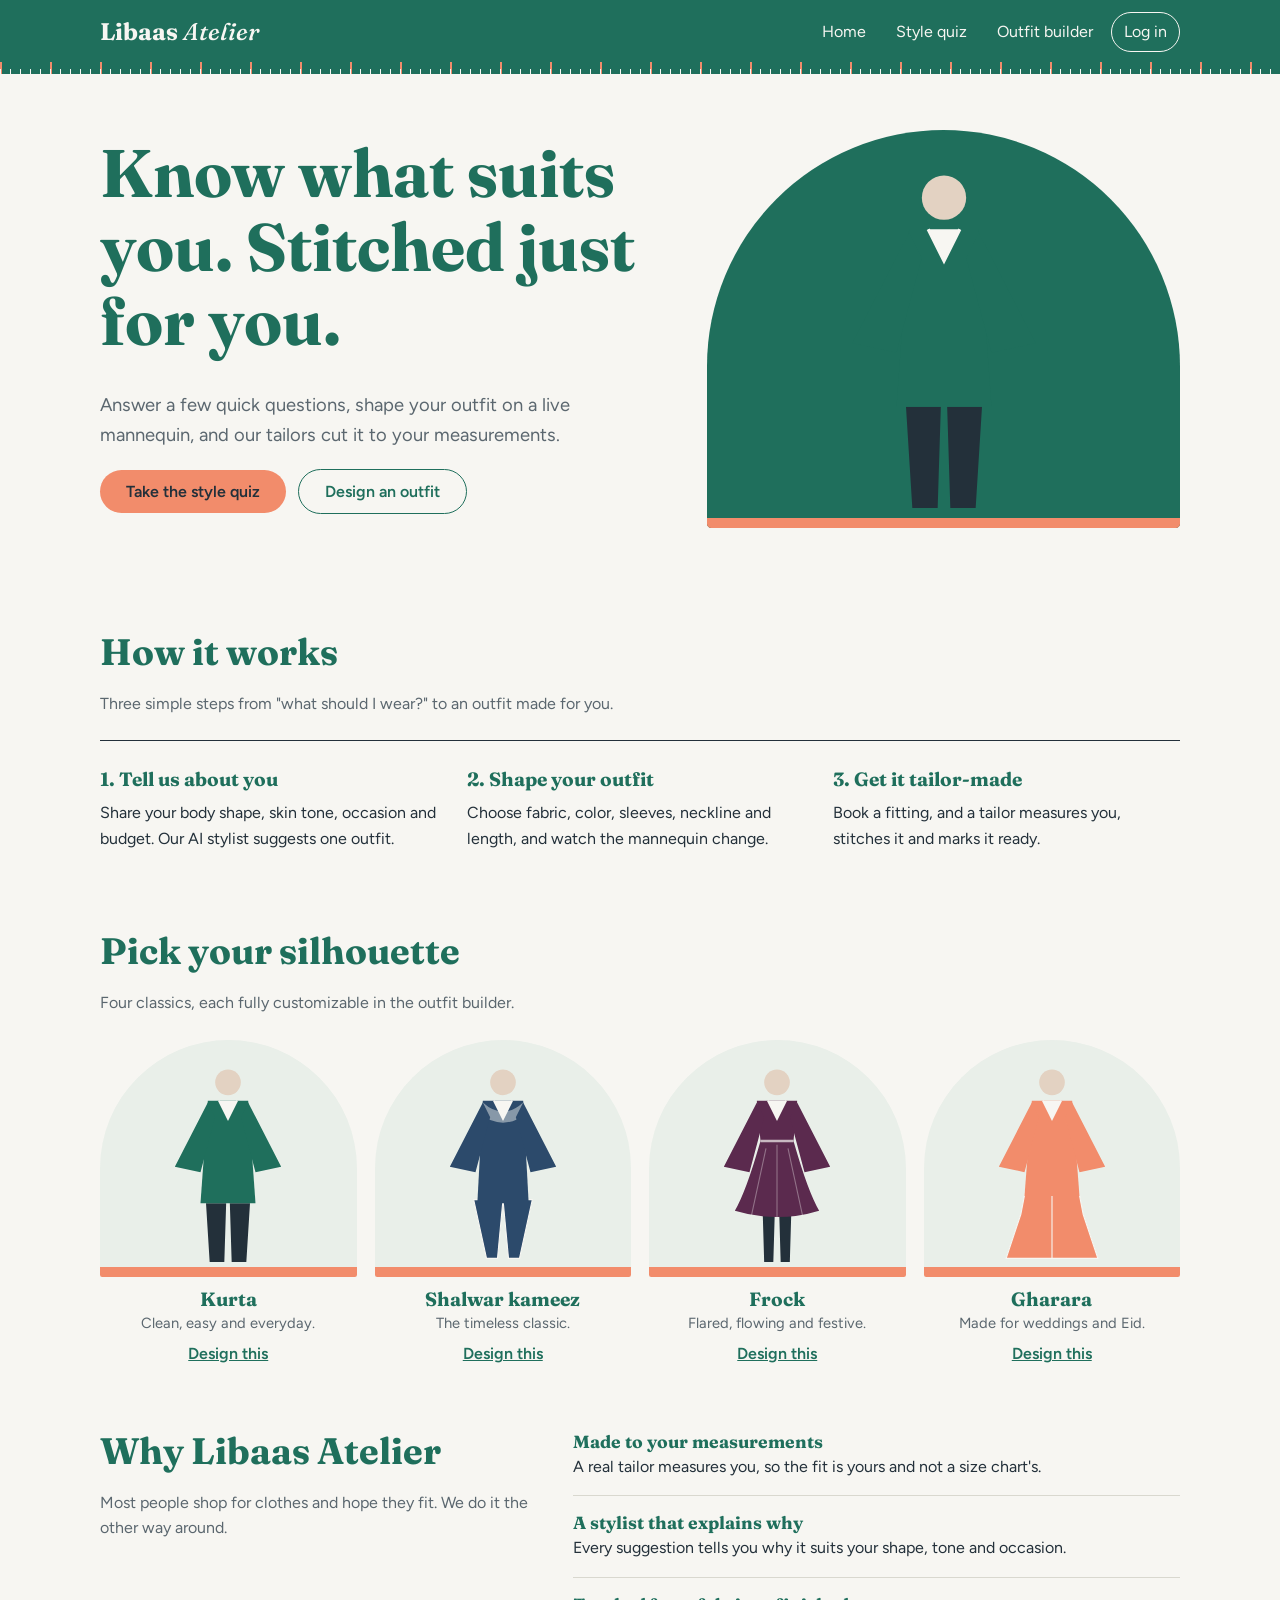
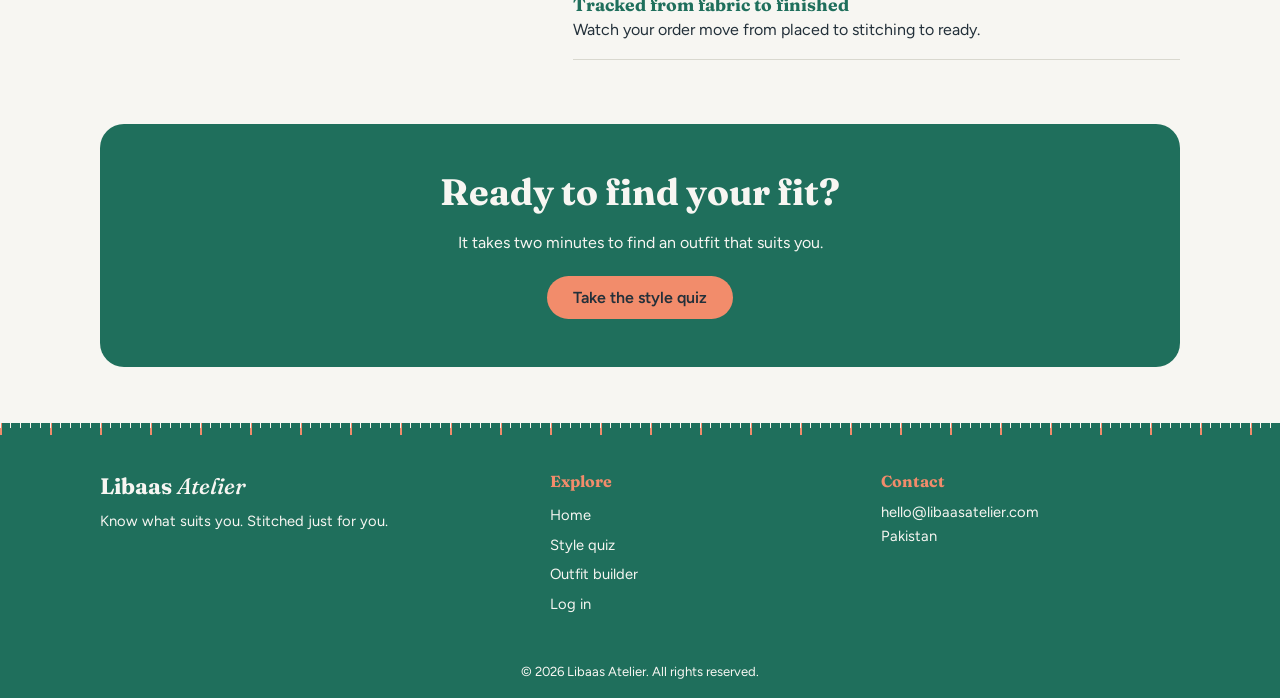
==== index.html @ 2323a2f9 "first commit" ====
<!doctype html>
<html lang="en">
<head>
<meta charset="utf-8">
<meta name="viewport" content="width=device-width,initial-scale=1">
<title>Home | Libaas Atelier</title>
<link rel="preconnect" href="https://fonts.googleapis.com">
<link href="https://fonts.googleapis.com/css2?family=Fraunces:opsz,wght@9..144,500;9..144,700&family=Figtree:wght@400;500;600&display=swap" rel="stylesheet">
<link rel="stylesheet" href="css/style.css">
</head>
<body data-p="home">
<header id="h"></header>
<main class="wrap">

<section class="hero">
  <div>
    <h1>Know what suits you. Stitched just for you.</h1>
    <p class="lead">Answer a few quick questions, shape your outfit on a live mannequin, and our tailors cut it to your measurements.</p>
    <a class="btn" href="quiz.html">Take the style quiz</a>
    <a class="ghost" href="builder.html">Design an outfit</a>
  </div>
  <div class="arch"><div data-man="#1F6F5C" data-w="190"></div></div>
</section>

<section class="sech">
  <h2>How it works</h2>
  <p>Three simple steps from "what should I wear?" to an outfit made for you.</p>
</section>
<section class="steps3">
  <article><h3>Tell us about you</h3><p>Share your body shape, skin tone, occasion and budget. Our AI stylist suggests one outfit.</p></article>
  <article><h3>Shape your outfit</h3><p>Choose fabric, color, sleeves, neckline and length, and watch the mannequin change.</p></article>
  <article><h3>Get it tailor-made</h3><p>Book a fitting, and a tailor measures you, stitches it and marks it ready.</p></article>
</section>

<section class="sech">
  <h2>Pick your silhouette</h2>
  <p>Four classics, each fully customizable in the outfit builder.</p>
</section>
<section class="cards4">
  <article class="tc"><div class="pv"><div data-man="#1F6F5C" data-type="Kurta" data-w="110"></div></div><h3>Kurta</h3><p>Clean, easy and everyday.</p><a href="builder.html">Design this</a></article>
  <article class="tc"><div class="pv"><div data-man="#2C4A6B" data-type="Shalwar kameez" data-w="110"></div></div><h3>Shalwar kameez</h3><p>The timeless classic.</p><a href="builder.html">Design this</a></article>
  <article class="tc"><div class="pv"><div data-man="#5B2A4E" data-type="Frock" data-w="110"></div></div><h3>Frock</h3><p>Flared, flowing and festive.</p><a href="builder.html">Design this</a></article>
  <article class="tc"><div class="pv"><div data-man="#F28C6B" data-type="Gharara" data-w="110"></div></div><h3>Gharara</h3><p>Made for weddings and Eid.</p><a href="builder.html">Design this</a></article>
</section>

<section class="sech">
  <div class="why">
    <div>
      <h2>Why Libaas Atelier</h2>
      <p>Most people shop for clothes and hope they fit. We do it the other way around.</p>
    </div>
    <ul>
      <li><b>Made to your measurements</b>A real tailor measures you, so the fit is yours and not a size chart's.</li>
      <li><b>A stylist that explains why</b>Every suggestion tells you why it suits your shape, tone and occasion.</li>
      <li><b>Tracked from fabric to finished</b>Watch your order move from placed to stitching to ready.</li>
    </ul>
  </div>
</section>

<section class="cta">
  <h2>Ready to find your fit?</h2>
  <p>It takes two minutes to find an outfit that suits you.</p>
  <a class="btn" href="quiz.html">Take the style quiz</a>
</section>

</main>
<footer id="f"></footer>
<script src="js/app.js"></script>
</body>
</html>
---- css/style.css ----
:root{--e:#1F6F5C;--ed:#17554A;--bg:#F7F6F2;--c:#F28C6B;--t:#23303A;--ln:#d9d8cf;--mu:#5b676f;--r:14px}
*{box-sizing:border-box}html{scroll-behavior:smooth}
body{margin:0;background:var(--bg);color:var(--t);font:400 1rem/1.6 Figtree,system-ui,sans-serif}
h1,h2,h3,.logo{font-family:Fraunces,Georgia,serif;font-weight:700;line-height:1.1;margin:0 0 .5em;color:var(--e)}
h1{font-size:clamp(2.3rem,6vw,4.2rem)}h2{font-size:clamp(1.6rem,3.5vw,2.3rem)}h3{font-size:1.2rem}
a{color:var(--e)}p{margin:0 0 1em}
.wrap{max-width:1120px;margin:auto;padding:0 20px}main.wrap{padding-top:32px;padding-bottom:56px;min-height:70vh}
#h{background:var(--e);position:sticky;top:0;z-index:5}
.bar{display:flex;align-items:center;justify-content:space-between;gap:12px;padding-top:12px;padding-bottom:10px}
.logo{color:var(--bg);text-decoration:none;font-size:1.5rem;margin:0}.logo span{font-weight:500;font-style:italic}
nav{display:flex;gap:6px;align-items:center}
nav a{color:var(--bg);text-decoration:none;padding:6px 12px;border-radius:99px}nav a:hover{background:var(--ed)}
nav .pill{border:1px solid var(--bg)}
.mb{display:none;background:none;border:1px solid var(--bg);color:var(--bg);border-radius:99px;padding:6px 14px;font:inherit}
.tape{height:12px;background-color:var(--e);background-image:repeating-linear-gradient(90deg,var(--bg) 0 1px,transparent 1px 10px),repeating-linear-gradient(90deg,var(--c) 0 2px,transparent 2px 50px);background-size:auto 5px,auto 12px;background-repeat:repeat-x;background-position:bottom}
#f{background:var(--e);color:var(--bg);font-size:.92rem}
#f .tape{transform:scaleY(-1)}
.fgrid{display:grid;grid-template-columns:1.4fr 1fr 1fr;gap:32px;padding-top:36px;padding-bottom:28px}
#f h4{font:700 1rem Fraunces,Georgia,serif;color:var(--c);margin:0 0 10px}
#f a{color:var(--bg);text-decoration:none;display:block;padding:3px 0}#f a:hover{text-decoration:underline}
#f .logo{font-size:1.4rem;display:block;margin-bottom:8px}#f p{margin:0 0 8px;max-width:26em}
.copy{padding-top:14px;padding-bottom:16px;font-size:.82rem;text-align:center}
.btn,.ghost{display:inline-block;border:0;border-radius:99px;padding:12px 26px;font:600 1rem Figtree,sans-serif;text-decoration:none;cursor:pointer;margin:0 8px 8px 0}
.btn{background:var(--c);color:var(--t)}.btn:hover{background:#f6a085}
.ghost{background:none;color:var(--e);border:1.5px solid var(--e)}.ghost:hover{background:var(--e);color:var(--bg)}
button:focus-visible,a:focus-visible,input:focus-visible,select:focus-visible,textarea:focus-visible{outline:3px solid var(--c);outline-offset:2px}
.hero{display:grid;grid-template-columns:1.2fr 1fr;gap:40px;align-items:center;padding:24px 0 40px}
.lead{font-size:1.15rem;max-width:34em;color:var(--mu)}
.arch,.pv{background:var(--e);border-radius:999px 999px 18px 18px;display:flex;justify-content:center;align-items:flex-end;padding:36px 20px 0;position:relative;overflow:hidden}
.arch::after,.pv::after{content:"";position:absolute;inset:auto 0 0;height:10px;background:var(--c)}
.pv{background:#e9efe9;padding-top:24px}.arch svg,.pv svg{max-width:100%;height:auto}
.steps3{display:grid;grid-template-columns:repeat(3,1fr);gap:20px;counter-reset:s;border-top:1.5px solid var(--t);padding-top:28px}
.steps3 article{counter-increment:s}.steps3 h3::before{content:counter(s) ". "}
.sech{margin:64px 0 24px}.sech p{color:var(--mu);max-width:36em;margin:0}
.cards4{display:grid;grid-template-columns:repeat(4,1fr);gap:18px}
.tc{text-align:center}.tc .pv{margin-bottom:12px}.tc h3{margin-bottom:2px}.tc p{color:var(--mu);font-size:.92rem;margin-bottom:6px}
.tc a{font-weight:600}
.why{display:grid;grid-template-columns:1fr 1.4fr;gap:40px;align-items:start}
.why ul{list-style:none;margin:0;padding:0}.why li{padding:16px 0;border-bottom:1px solid var(--ln)}.why li:first-child{padding-top:0}
.why b{display:block;font:700 1.1rem Fraunces,Georgia,serif;color:var(--e);margin-bottom:2px}
.cta{margin-top:64px;background:var(--e);color:var(--bg);border-radius:24px;padding:48px 24px;text-align:center}
.cta h2{color:var(--bg)}.cta p{max-width:30em;margin:0 auto 20px}.cta .btn{margin:0}
.card{background:#fff;border:1px solid var(--ln);border-radius:var(--r);padding:22px}
.narrow{max-width:420px;margin:20px auto}
label{display:block;font-weight:500;font-size:.92rem;margin:12px 0 4px}
input,select,textarea{width:100%;padding:10px 12px;border:1px solid #b5b4ab;border-radius:10px;font:inherit;background:#fff;color:var(--t)}
.msg,.err{color:#b3391c;min-height:1.4em;font-size:.92rem;margin:8px 0 0}
.chips{display:flex;flex-wrap:wrap;gap:8px;margin-bottom:6px}
.chip{border:1.5px solid var(--e);background:#fff;color:var(--e);border-radius:99px;padding:5px 14px;font:500 .92rem Figtree,sans-serif;cursor:pointer}
.chip.on{background:var(--e);color:var(--bg)}
.sw{width:34px;height:34px;border-radius:50%;border:2px solid #fff;box-shadow:0 0 0 1px #8a8f93;cursor:pointer}
.sw.on{box-shadow:0 0 0 3px var(--e)}.dot{display:inline-block;width:12px;height:12px;border-radius:50%;margin-right:6px;vertical-align:-1px}
.two{display:grid;grid-template-columns:1fr 1fr;gap:24px;align-items:start}
.three{display:grid;grid-template-columns:1.1fr .9fr 1fr;gap:20px;align-items:start}
.price{color:#c4552f;font-weight:700}.total{font:700 2rem Fraunces,Georgia,serif;color:#c4552f;margin:4px 0 14px}
.note{background:#e3efe9;border-radius:10px;padding:8px 12px;font-size:.9rem}
.ord{display:grid;grid-template-columns:150px 1fr;gap:22px;margin-bottom:18px}
.steps{display:flex;gap:4px;list-style:none;padding:0;margin:10px 0 14px}
.steps li{flex:1;text-align:center;font-size:.78rem;padding:7px 2px;background:#e9e8e0;color:var(--mu);border-radius:6px}
.steps .d{background:var(--e);color:var(--bg)}.steps .n{background:var(--c);color:var(--t);font-weight:600}
.m{background:var(--bg);border-radius:10px;padding:10px 12px;font-size:.92rem;margin:12px 0 0}
.row{display:flex;justify-content:space-between;align-items:center;width:100%;text-align:left;background:#fff;border:1px solid var(--ln);border-radius:10px;padding:10px 12px;margin-bottom:8px;font:inherit;cursor:pointer}
.row.on{border-color:var(--e);box-shadow:0 0 0 2px var(--e)}
.badge{background:#e3efe9;color:var(--ed);border-radius:99px;padding:2px 10px;font-size:.8rem;font-weight:600}
.empty{color:var(--mu);text-align:center}
.mets{display:grid;grid-template-columns:repeat(3,1fr);gap:16px;margin-bottom:20px}
.met{text-align:center}.met b{display:block;font:700 1.9rem Fraunces,Georgia,serif;color:var(--e)}
.scroll{overflow-x:auto}table{width:100%;border-collapse:collapse;min-width:640px}
th,td{padding:9px 8px;border-bottom:1px solid var(--ln);text-align:left;font-size:.92rem}th{color:var(--mu);font-weight:500}
.bars{display:flex;gap:14px;align-items:flex-end;height:150px}
.bc{flex:1;height:100%;display:flex;flex-direction:column;justify-content:flex-end;align-items:center;font-size:.8rem;text-align:center}
.bc i{display:block;width:100%;background:var(--e);border-radius:6px 6px 0 0;min-height:3px}
.g{display:grid;grid-template-columns:1fr 1fr;gap:0 14px}
.sec{margin-top:20px}[hidden]{display:none!important}
@media(max-width:860px){.hero,.two,.three,.why{grid-template-columns:1fr}.steps3{grid-template-columns:1fr}.mets{grid-template-columns:1fr}.arch{max-width:340px;margin:auto}.cards4{grid-template-columns:1fr 1fr}.sech{margin-top:48px}}
@media(max-width:700px){.mb{display:block}nav{display:none;position:absolute;left:0;right:0;top:100%;background:var(--e);flex-direction:column;align-items:stretch;padding:8px 20px 16px;text-align:center}#h.open nav{display:flex}.ord{grid-template-columns:1fr}.steps{flex-wrap:wrap}.steps li{flex:1 1 30%}.fgrid{grid-template-columns:1fr}}
@media(prefers-reduced-motion:no-preference){.arch svg{animation:rise .8s ease-out}@keyframes rise{from{transform:translateY(30px);opacity:0}}}
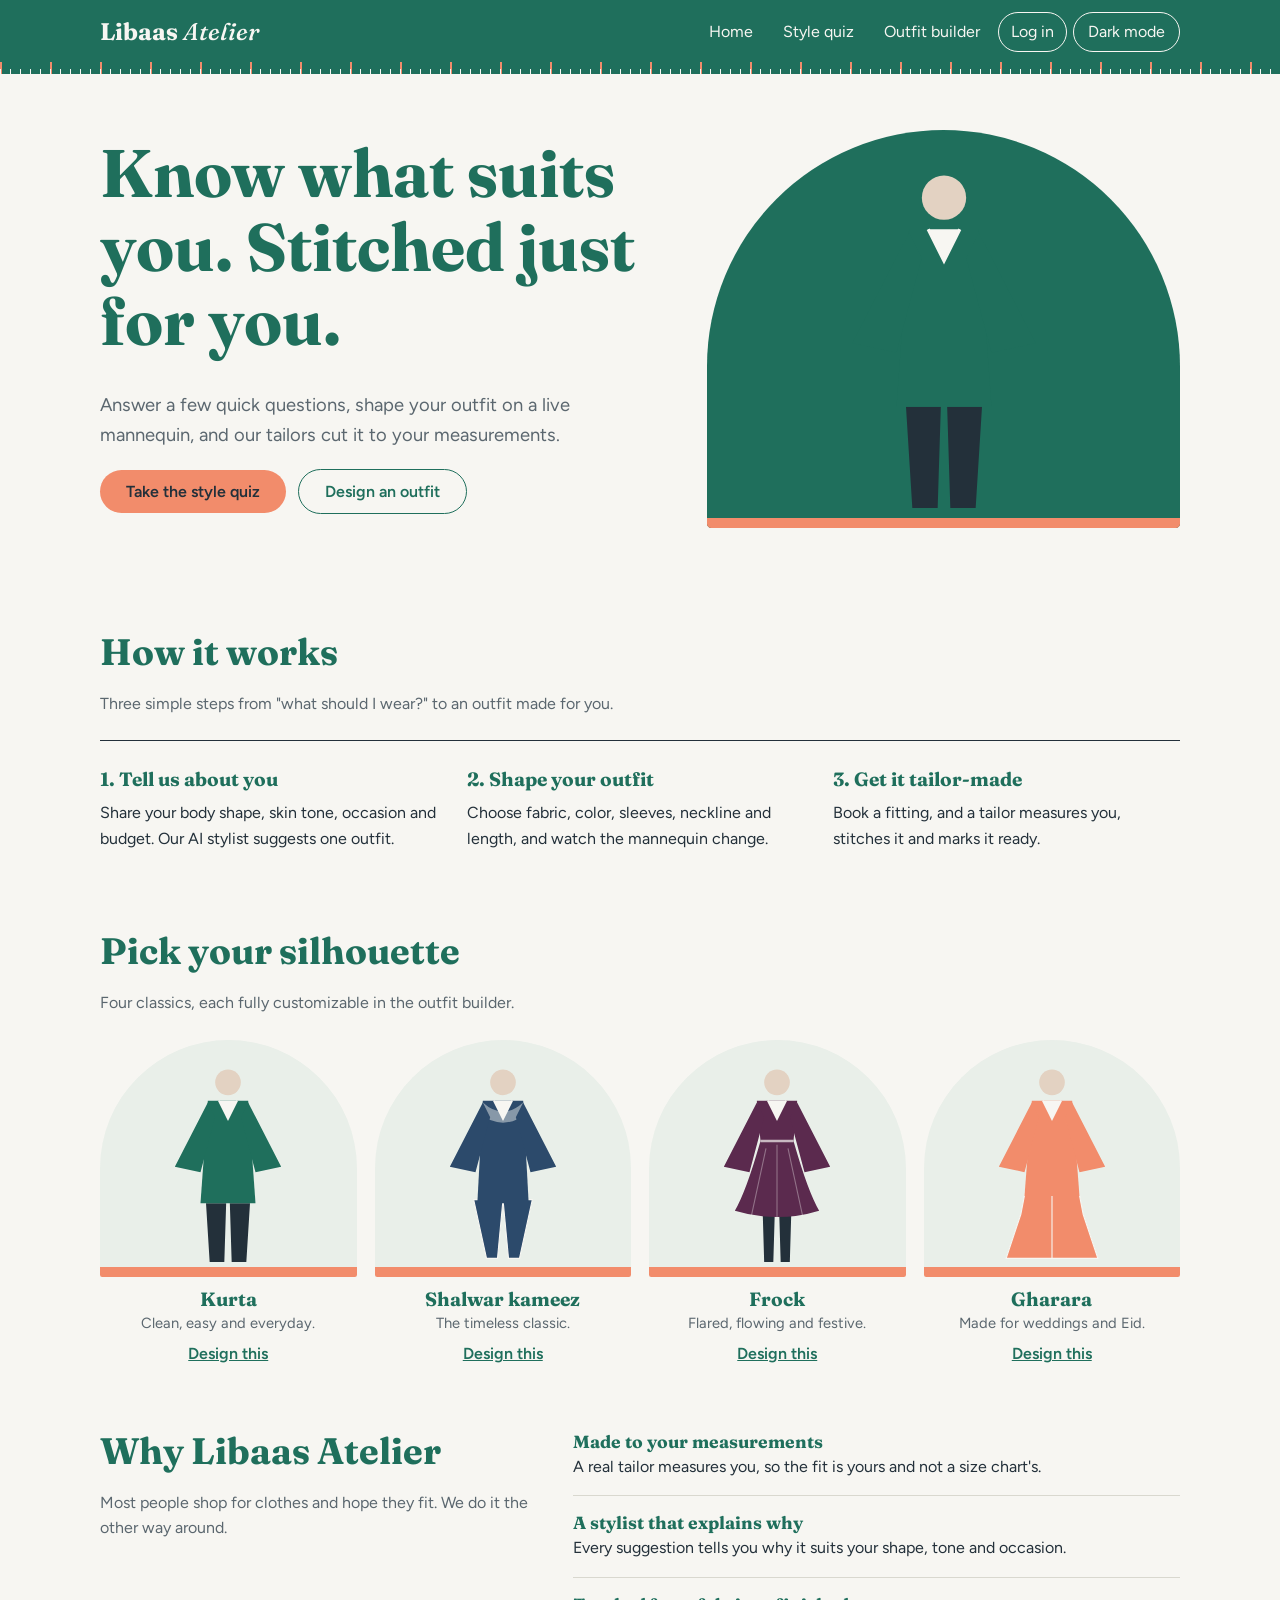
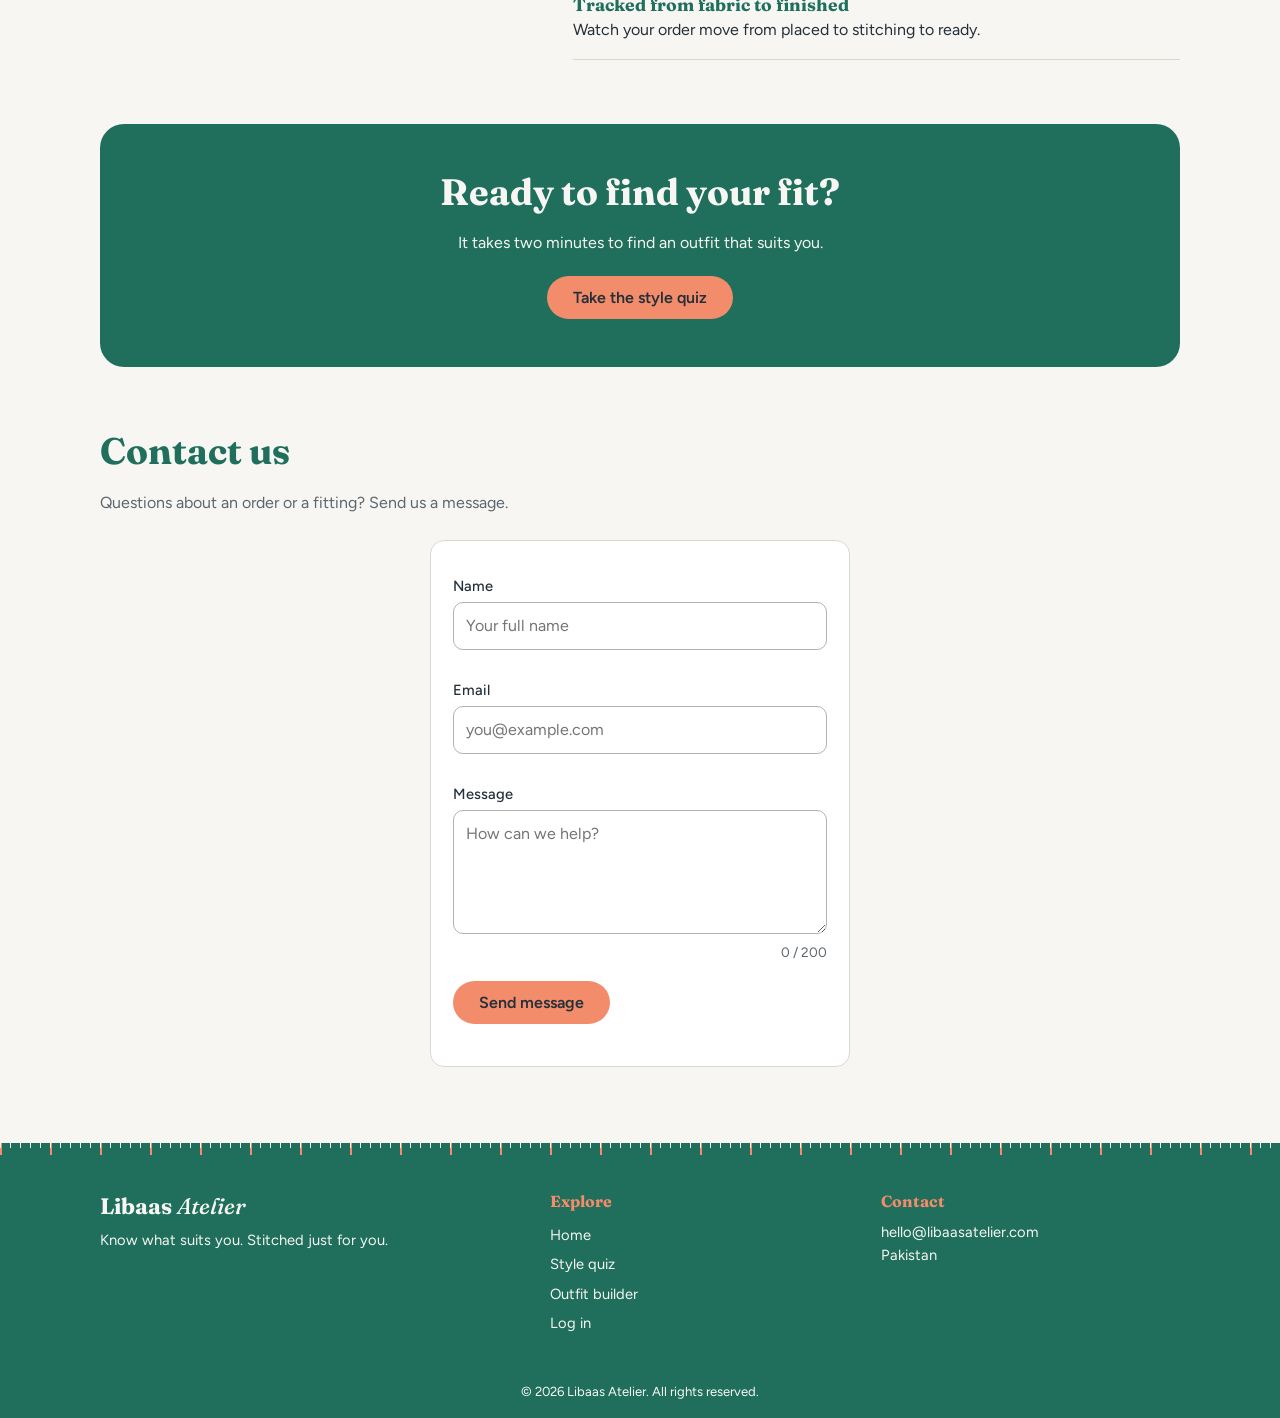
==== commit 538c845c: "Add contact form validation" ====
--- a/index.html
+++ b/index.html
@@ -63,8 +63,31 @@
   <a class="btn" href="quiz.html">Take the style quiz</a>
 </section>
 
+<section class="sech" id="contact">
+  <h2>Contact us</h2>
+  <p>Questions about an order or a fitting? Send us a message.</p>
+</section>
+<form id="contactForm" class="card narrow" novalidate>
+  <label for="nameBox">Name</label>
+  <input id="nameBox" type="text" placeholder="Your full name">
+  <span id="nameErr" class="error"></span>
+
+  <label for="emailBox">Email</label>
+  <input id="emailBox" type="email" placeholder="you@example.com">
+  <span id="emailErr" class="error"></span>
+
+  <label for="msgBox">Message</label>
+  <textarea id="msgBox" rows="4" maxlength="200" placeholder="How can we help?"></textarea>
+  <span id="count" class="count">0 / 200</span>
+  <span id="msgErr" class="error"></span>
+
+  <button class="btn" type="submit">Send message</button>
+  <p id="success" class="success"></p>
+</form>
+
 </main>
 <footer id="f"></footer>
 <script src="js/app.js"></script>
+<script src="script.js" defer></script>
 </body>
 </html>
--- a/css/style.css
+++ b/css/style.css
@@ -74,4 +74,49 @@
 .sec{margin-top:20px}[hidden]{display:none!important}
 @media(max-width:860px){.hero,.two,.three,.why{grid-template-columns:1fr}.steps3{grid-template-columns:1fr}.mets{grid-template-columns:1fr}.arch{max-width:340px;margin:auto}.cards4{grid-template-columns:1fr 1fr}.sech{margin-top:48px}}
 @media(max-width:700px){.mb{display:block}nav{display:none;position:absolute;left:0;right:0;top:100%;background:var(--e);flex-direction:column;align-items:stretch;padding:8px 20px 16px;text-align:center}#h.open nav{display:flex}.ord{grid-template-columns:1fr}.steps{flex-wrap:wrap}.steps li{flex:1 1 30%}.fgrid{grid-template-columns:1fr}}
-@media(prefers-reduced-motion:no-preference){.arch svg{animation:rise .8s ease-out}@keyframes rise{from{transform:translateY(30px);opacity:0}}}+@media(prefers-reduced-motion:no-preference){.arch svg{animation:rise .8s ease-out}@keyframes rise{from{transform:translateY(30px);opacity:0}}}
+/* Lab 04: mobile menu (JavaScript switches the "open" class on the nav) */
+@media (max-width: 700px) {
+  nav.open { display: flex; }
+}
+
+/* Lab 04: on wider screens the button is hidden and the menu is always visible */
+@media (min-width: 701px) {
+  .mb { display: none; }
+  nav { display: flex; }
+}
+/* Lab 04: dark mode */
+:root {
+  --card: #ffffff;
+  --note: #e3efe9;
+  --soft: #e9e8e0;
+  --err: #b3391c;
+}
+
+body.dark {
+  --bg: #111827;
+  --t: #f9fafb;
+  --mu: #aab4bf;
+  --ln: #2b3648;
+  --e: #6fd3b3;
+  --ed: #4fb898;
+  --c: #c4552f;
+  --card: #1f2937;
+  --note: #1c3a33;
+  --soft: #2b3648;
+  --err: #ff8a7a;
+}
+
+.card, input, select, textarea, .chip, .row { background: var(--card); }
+.row { color: var(--t); }
+.note, .badge { background: var(--note); }
+.steps li { background: var(--soft); }
+.msg, .err { color: var(--err); }
+body.dark #f h4 { color: var(--bg); }
+body.dark .btn:hover { background: #d9693f; }
+
+.tb { background: none; border: 1px solid var(--bg); color: var(--bg); border-radius: 99px; padding: 6px 14px; font: inherit; cursor: pointer; }
+/* Lab 04: contact form */
+.error { display: block; color: var(--err); font-size: .88rem; min-height: 1.2em; }
+.success { color: var(--e); font-weight: 600; margin: 12px 0 0; }
+.count { display: block; text-align: right; font-size: .85rem; color: var(--mu); }
